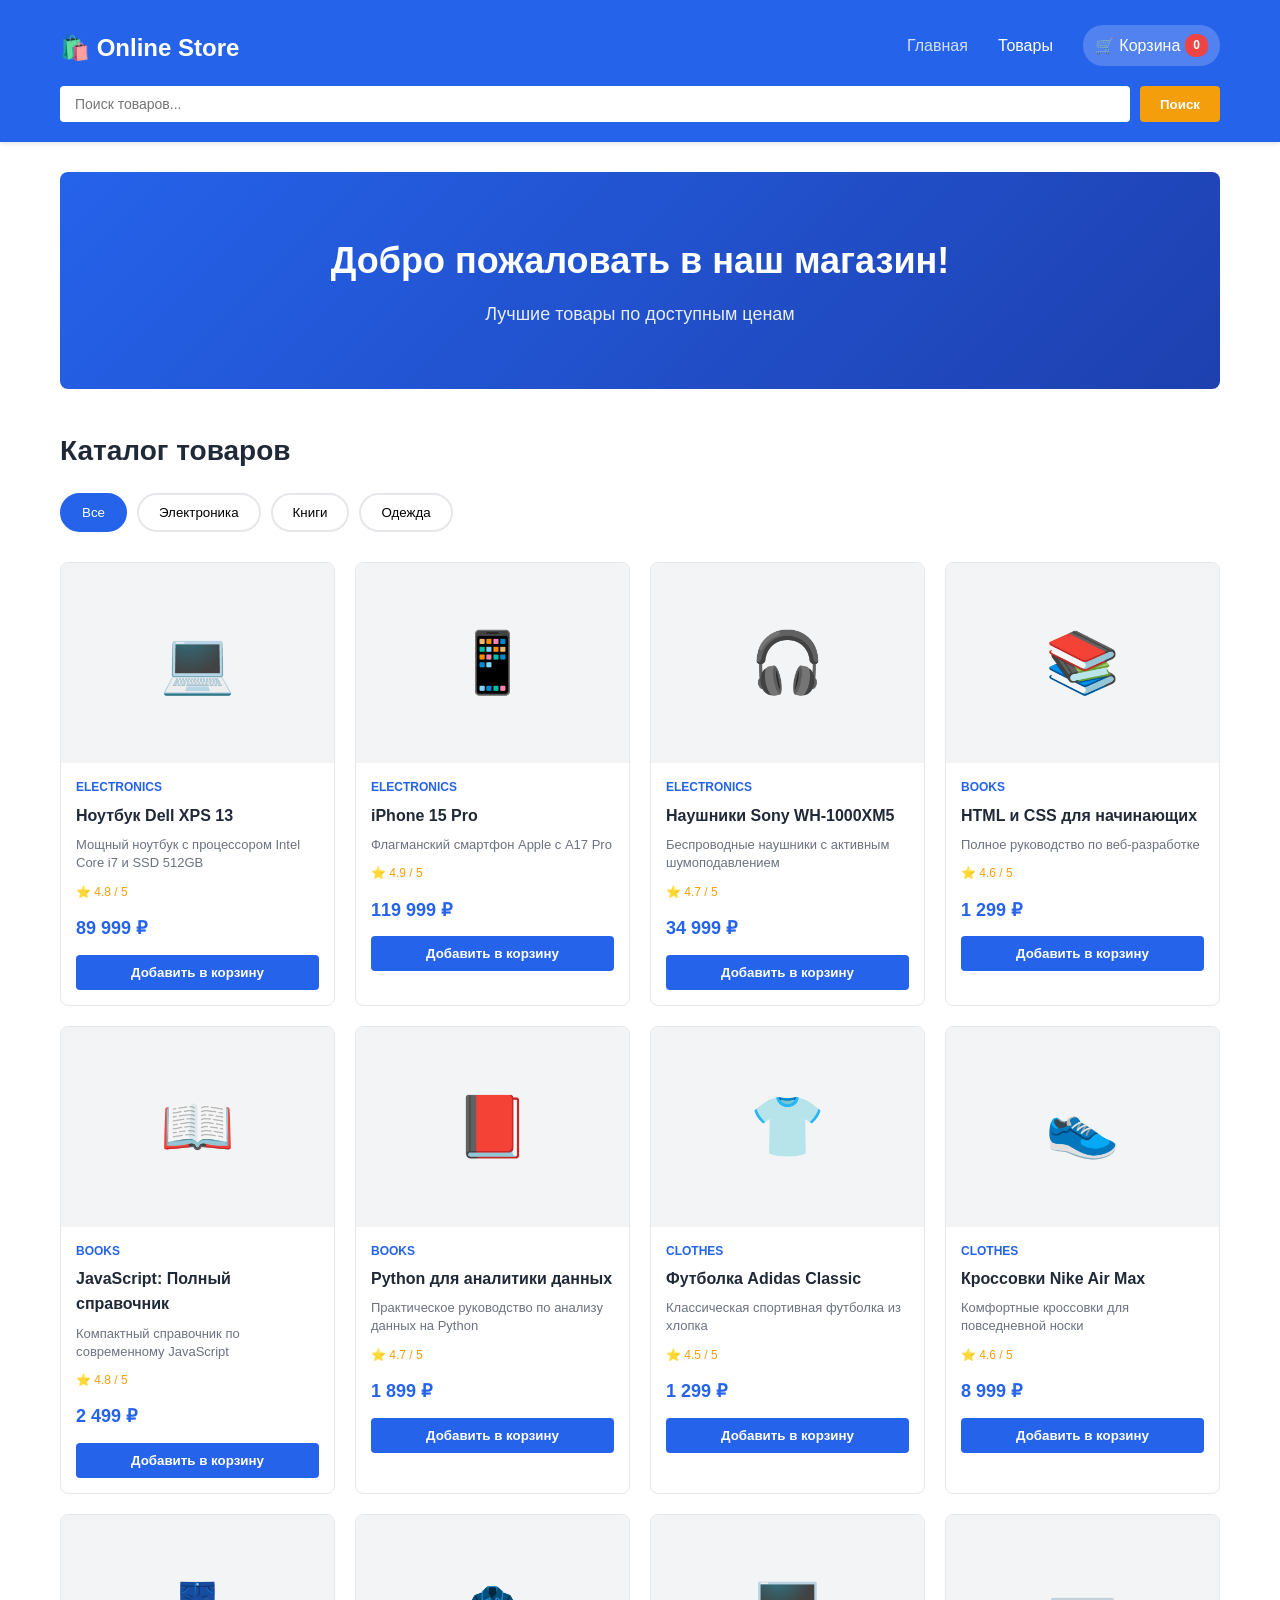
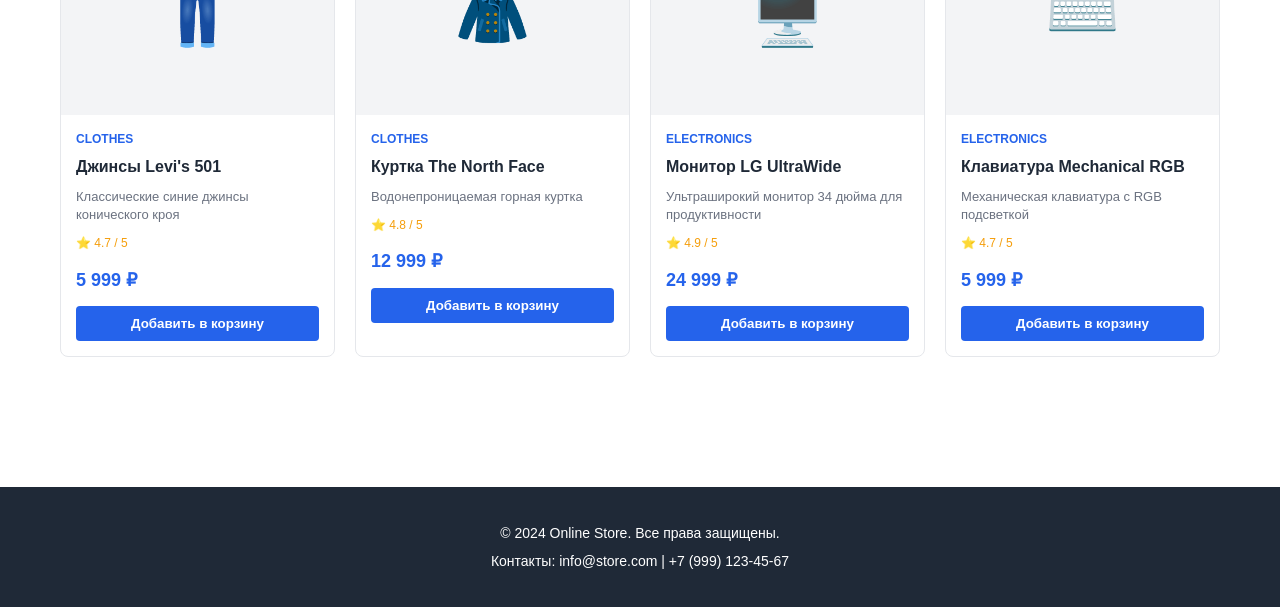
==== index.html @ d95ce569 "фис" ====
<!DOCTYPE html>
<html lang="ru">
<head>
    <meta charset="UTF-8">
    <meta name="viewport" content="width=device-width, initial-scale=1.0">
    <title>Online Store - Интернет магазин</title>
    <link rel="stylesheet" href="styles.css">
</head>
<body>
    <header class="header">
        <div class="container">
            <div class="header-content">
                <h1 class="logo"><a href="index.html">🛍️ Online Store</a></h1>
                <nav class="nav">
                    <a href="index.html" class="nav-link active">Главная</a>
                    <a href="#products" class="nav-link">Товары</a>
                    <a href="cart.html" class="nav-link cart-link">
                        🛒 Корзина <span class="cart-count">0</span>
                    </a>
                </nav>
            </div>
            <div class="search-container">
                <input type="text" id="searchInput" class="search-input" placeholder="Поиск товаров...">
                <button id="searchBtn" class="search-btn">Поиск</button>
            </div>
        </div>
    </header>

    <main class="main">
        <div class="container">
            <section class="hero">
                <h2>Добро пожаловать в наш магазин!</h2>
                <p>Лучшие товары по доступным ценам</p>
            </section>

            <section id="products" class="products-section">
                <h3>Каталог товаров</h3>
                <div class="filter-buttons">
                    <button class="filter-btn active" data-filter="all">Все</button>
                    <button class="filter-btn" data-filter="electronics">Электроника</button>
                    <button class="filter-btn" data-filter="books">Книги</button>
                    <button class="filter-btn" data-filter="clothes">Одежда</button>
                </div>
                <div id="productsList" class="products-grid">
                    <!-- Товары будут загружены здесь -->
                </div>
            </section>
        </div>
    </main>

    <footer class="footer">
        <div class="container">
            <p>&copy; 2024 Online Store. Все права защищены.</p>
            <p>Контакты: info@store.com | +7 (999) 123-45-67</p>
        </div>
    </footer>

    <script src="data.js"></script>
    <script src="script.js"></script>
</body>
</html>
---- styles.css ----
* {
    margin: 0;
    padding: 0;
    box-sizing: border-box;
}

:root {
    --primary-color: #2563eb;
    --secondary-color: #1e40af;
    --accent-color: #f59e0b;
    --text-color: #1f2937;
    --light-bg: #f3f4f6;
    --border-color: #e5e7eb;
    --success-color: #10b981;
    --danger-color: #ef4444;
}

body {
    font-family: 'Segoe UI', Tahoma, Geneva, Verdana, sans-serif;
    color: var(--text-color);
    background-color: #ffffff;
    line-height: 1.6;
}

.container {
    max-width: 1200px;
    margin: 0 auto;
    padding: 0 20px;
}

/* Header */
.header {
    background-color: var(--primary-color);
    color: white;
    padding: 20px 0;
    position: sticky;
    top: 0;
    z-index: 100;
    box-shadow: 0 2px 4px rgba(0,0,0,0.1);
}

.header-content {
    display: flex;
    justify-content: space-between;
    align-items: center;
    margin-bottom: 15px;
}

.logo a {
    color: white;
    text-decoration: none;
    font-size: 24px;
    font-weight: bold;
}

.nav {
    display: flex;
    gap: 30px;
    align-items: center;
}

.nav-link {
    color: white;
    text-decoration: none;
    transition: opacity 0.3s;
    display: flex;
    align-items: center;
    gap: 5px;
}

.nav-link:hover,
.nav-link.active {
    opacity: 0.8;
}

.cart-link {
    background: rgba(255,255,255,0.2);
    padding: 8px 12px;
    border-radius: 20px;
}

.cart-count {
    background: var(--danger-color);
    padding: 2px 8px;
    border-radius: 10px;
    font-size: 12px;
    font-weight: bold;
}

.search-container {
    display: flex;
    gap: 10px;
}

.search-input {
    flex: 1;
    padding: 10px 15px;
    border: none;
    border-radius: 4px;
    font-size: 14px;
}

.search-btn {
    padding: 10px 20px;
    background-color: var(--accent-color);
    color: white;
    border: none;
    border-radius: 4px;
    cursor: pointer;
    font-weight: bold;
    transition: background-color 0.3s;
}

.search-btn:hover {
    background-color: #d97706;
}

/* Hero Section */
.hero {
    text-align: center;
    padding: 60px 0;
    background: linear-gradient(135deg, var(--primary-color), var(--secondary-color));
    color: white;
    border-radius: 8px;
    margin-bottom: 40px;
}

.hero h2 {
    font-size: 36px;
    margin-bottom: 10px;
}

.hero p {
    font-size: 18px;
    opacity: 0.9;
}

/* Main */
.main {
    padding: 30px 0;
    min-height: calc(100vh - 200px);
}

/* Products Section */
.products-section {
    margin-bottom: 40px;
}

.products-section h3 {
    font-size: 28px;
    margin-bottom: 20px;
    color: var(--text-color);
}

.filter-buttons {
    display: flex;
    gap: 10px;
    margin-bottom: 30px;
    flex-wrap: wrap;
}

.filter-btn {
    padding: 10px 20px;
    border: 2px solid var(--border-color);
    background-color: white;
    cursor: pointer;
    border-radius: 20px;
    transition: all 0.3s;
    font-weight: 500;
}

.filter-btn:hover,
.filter-btn.active {
    background-color: var(--primary-color);
    color: white;
    border-color: var(--primary-color);
}

/* Products Grid */
.products-grid {
    display: grid;
    grid-template-columns: repeat(auto-fill, minmax(250px, 1fr));
    gap: 20px;
}

.product-card {
    background: white;
    border: 1px solid var(--border-color);
    border-radius: 8px;
    overflow: hidden;
    transition: transform 0.3s, box-shadow 0.3s;
    cursor: pointer;
}

.product-card:hover {
    transform: translateY(-5px);
    box-shadow: 0 10px 20px rgba(0,0,0,0.1);
}

.product-image {
    width: 100%;
    height: 200px;
    background-color: var(--light-bg);
    display: flex;
    align-items: center;
    justify-content: center;
    font-size: 60px;
    text-decoration: none;
    color: inherit;
}

.product-info {
    padding: 15px;
}

.product-category {
    font-size: 12px;
    color: var(--primary-color);
    text-transform: uppercase;
    font-weight: bold;
    margin-bottom: 5px;
}

.product-name {
    font-size: 16px;
    font-weight: bold;
    margin-bottom: 8px;
    color: var(--text-color);
}

.product-description {
    font-size: 13px;
    color: #6b7280;
    margin-bottom: 10px;
    line-height: 1.4;
}

.product-price {
    font-size: 18px;
    font-weight: bold;
    color: var(--primary-color);
    margin-bottom: 12px;
}

.product-rating {
    font-size: 12px;
    color: var(--accent-color);
    margin-bottom: 12px;
}

.add-to-cart-btn {
    width: 100%;
    padding: 10px;
    background-color: var(--primary-color);
    color: white;
    border: none;
    border-radius: 4px;
    cursor: pointer;
    font-weight: bold;
    transition: background-color 0.3s;
}

.add-to-cart-btn:hover {
    background-color: var(--secondary-color);
}

.add-to-cart-btn.added {
    background-color: var(--success-color);
}

/* Product Detail Page */
.breadcrumb {
    margin-bottom: 30px;
    color: #6b7280;
    font-size: 14px;
}

.breadcrumb a {
    color: var(--primary-color);
    text-decoration: none;
}

.product-detail {
    display: grid;
    grid-template-columns: 1fr 1fr;
    gap: 40px;
    margin-bottom: 50px;
    background: white;
    padding: 30px;
    border-radius: 8px;
    border: 1px solid var(--border-color);
}

.product-detail-image {
    width: 100%;
    height: 400px;
    background-color: var(--light-bg);
    display: flex;
    align-items: center;
    justify-content: center;
    font-size: 100px;
    border-radius: 8px;
}

.product-detail-info h1 {
    font-size: 32px;
    margin-bottom: 10px;
}

.product-detail-category {
    color: var(--primary-color);
    font-weight: bold;
    margin-bottom: 15px;
}

.product-detail-rating {
    color: var(--accent-color);
    font-size: 14px;
    margin-bottom: 10px;
}

.product-detail-price {
    font-size: 32px;
    font-weight: bold;
    color: var(--primary-color);
    margin: 20px 0;
}

.product-detail-description {
    color: #6b7280;
    line-height: 1.8;
    margin-bottom: 20px;
}

.quantity-selector {
    display: flex;
    align-items: center;
    gap: 10px;
    margin-bottom: 20px;
}

.quantity-selector label {
    font-weight: bold;
}

.quantity-selector input {
    width: 60px;
    padding: 8px;
    border: 1px solid var(--border-color);
    border-radius: 4px;
    text-align: center;
}

.btn {
    display: inline-block;
    padding: 12px 24px;
    border: none;
    border-radius: 4px;
    cursor: pointer;
    text-decoration: none;
    text-align: center;
    font-weight: bold;
    transition: background-color 0.3s;
}

.btn-primary {
    background-color: var(--primary-color);
    color: white;
}

.btn-primary:hover {
    background-color: var(--secondary-color);
}

.btn-secondary {
    background-color: var(--light-bg);
    color: var(--text-color);
    border: 1px solid var(--border-color);
}

.btn-secondary:hover {
    background-color: var(--border-color);
}

.btn-large {
    width: 100%;
    padding: 15px;
    font-size: 16px;
    margin-top: 10px;
}

.related-products {
    margin-top: 50px;
}

.related-products h3 {
    font-size: 24px;
    margin-bottom: 20px;
}

/* Shopping Cart */
.empty-cart {
    text-align: center;
    padding: 60px 20px;
    background-color: var(--light-bg);
    border-radius: 8px;
}

.empty-cart p {
    font-size: 18px;
    margin-bottom: 20px;
    color: #6b7280;
}

.cart-content {
    display: grid;
    grid-template-columns: 1fr 350px;
    gap: 30px;
}

.cart-table {
    width: 100%;
    border-collapse: collapse;
    border: 1px solid var(--border-color);
    border-radius: 8px;
    overflow: hidden;
}

.cart-table thead {
    background-color: var(--light-bg);
}

.cart-table th {
    padding: 15px;
    text-align: left;
    font-weight: bold;
    border-bottom: 1px solid var(--border-color);
}

.cart-table td {
    padding: 15px;
    border-bottom: 1px solid var(--border-color);
}

.cart-item-name {
    font-weight: bold;
    color: var(--primary-color);
}

.cart-item-quantity {
    display: flex;
    gap: 10px;
    align-items: center;
}

.cart-item-quantity input {
    width: 50px;
    padding: 5px;
    border: 1px solid var(--border-color);
    border-radius: 4px;
    text-align: center;
}

.remove-btn {
    background-color: var(--danger-color);
    color: white;
    border: none;
    padding: 5px 10px;
    border-radius: 4px;
    cursor: pointer;
    font-size: 12px;
}

.remove-btn:hover {
    background-color: #dc2626;
}

.cart-summary {
    background-color: var(--light-bg);
    padding: 20px;
    border-radius: 8px;
    height: fit-content;
}

.summary-row {
    display: flex;
    justify-content: space-between;
    margin-bottom: 15px;
    font-size: 14px;
}

.summary-row.total {
    font-size: 18px;
    font-weight: bold;
    border-top: 1px solid var(--border-color);
    padding-top: 15px;
    margin-bottom: 20px;
}

/* Footer */
.footer {
    background-color: #1f2937;
    color: white;
    text-align: center;
    padding: 30px 0;
    margin-top: 60px;
}

.footer p {
    margin: 5px 0;
    font-size: 14px;
}

/* Responsive */
@media (max-width: 768px) {
    .header-content {
        flex-direction: column;
        gap: 15px;
    }

    .nav {
        flex-direction: column;
        gap: 10px;
        width: 100%;
    }

    .search-container {
        flex-direction: column;
        width: 100%;
    }

    .search-input,
    .search-btn {
        width: 100%;
    }

    .hero h2 {
        font-size: 24px;
    }

    .products-grid {
        grid-template-columns: repeat(auto-fill, minmax(180px, 1fr));
        gap: 15px;
    }

    .product-detail {
        grid-template-columns: 1fr;
    }

    .product-detail-image {
        height: 250px;
        font-size: 70px;
    }

    .cart-content {
        grid-template-columns: 1fr;
    }

    .cart-table {
        font-size: 12px;
    }

    .cart-table th,
    .cart-table td {
        padding: 8px;
    }

    .filter-buttons {
        justify-content: center;
    }
}

@media (max-width: 480px) {
    .products-grid {
        grid-template-columns: repeat(auto-fill, minmax(150px, 1fr));
    }

    .product-card {
        border-radius: 6px;
    }

    .product-image {
        height: 150px;
        font-size: 40px;
    }

    .cart-table {
        display: block;
        overflow-x: auto;
    }

    .btn-large {
        font-size: 14px;
        padding: 12px;
    }
}
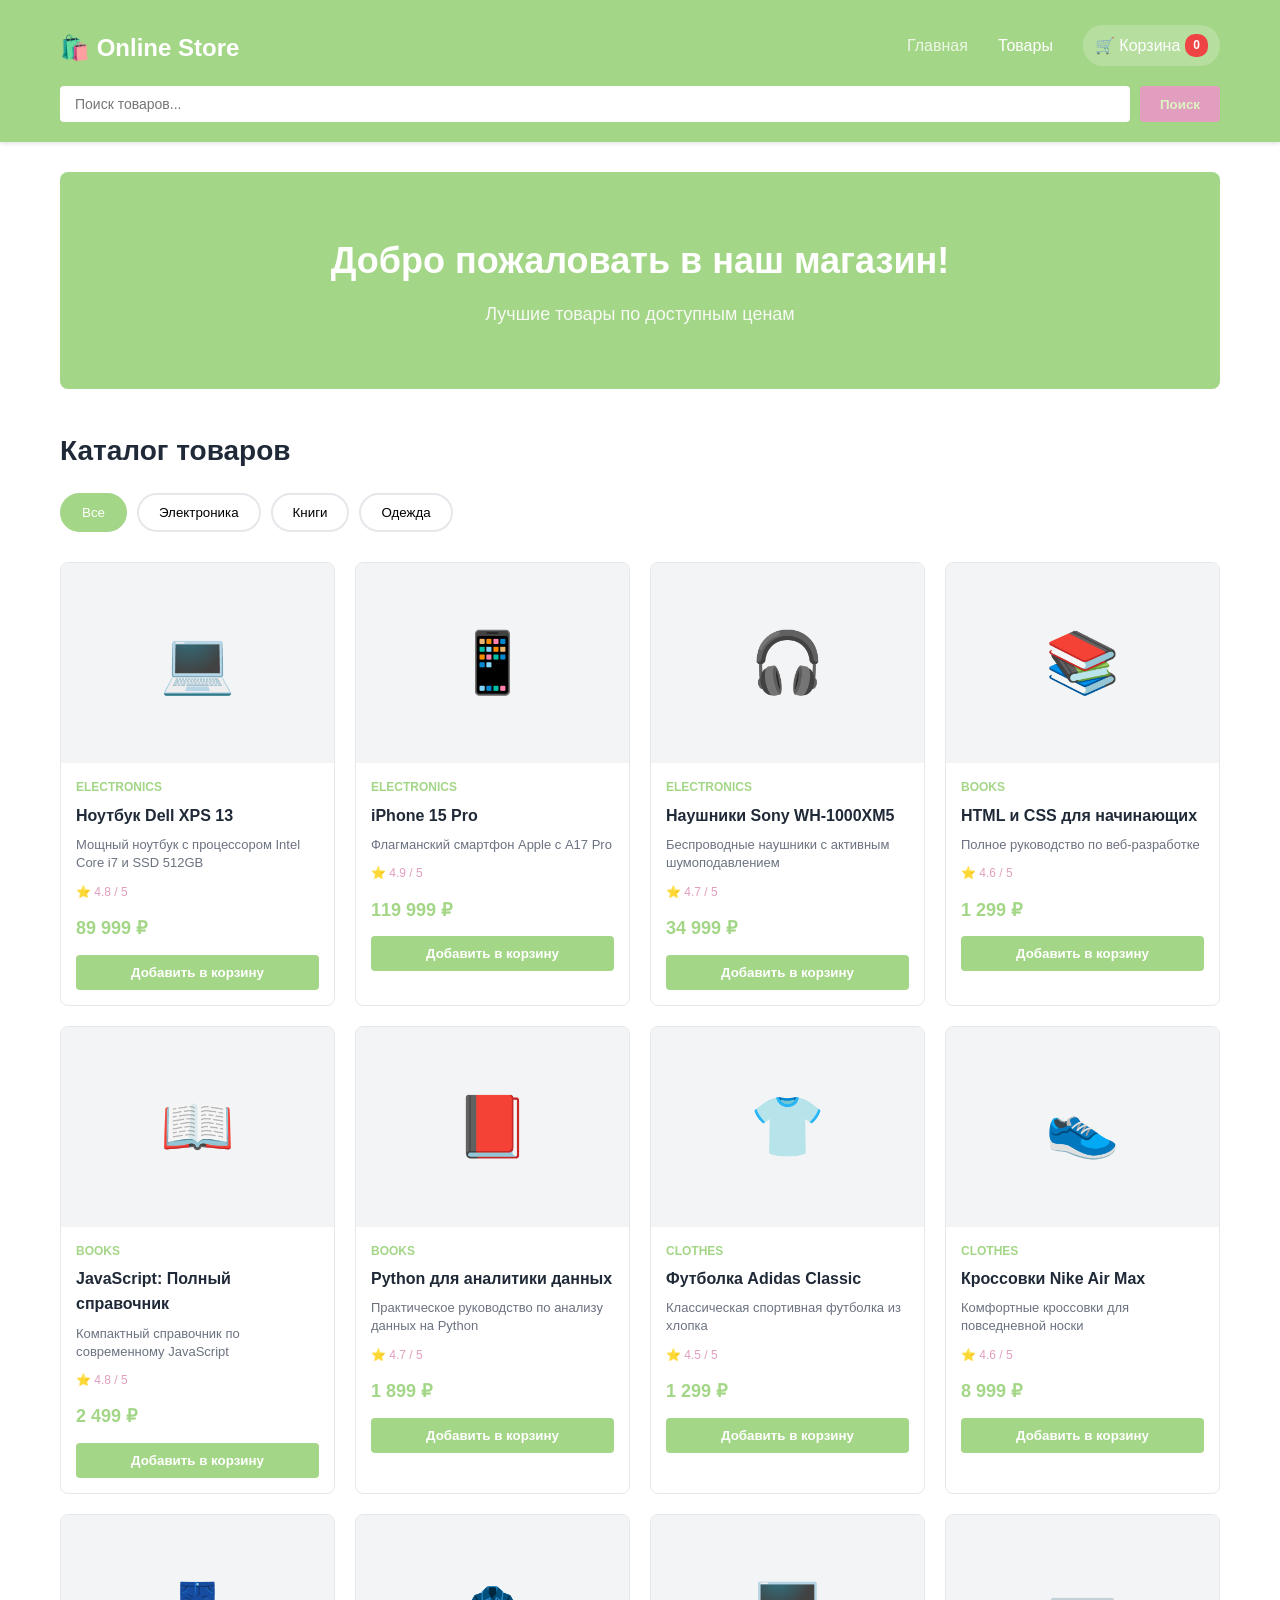
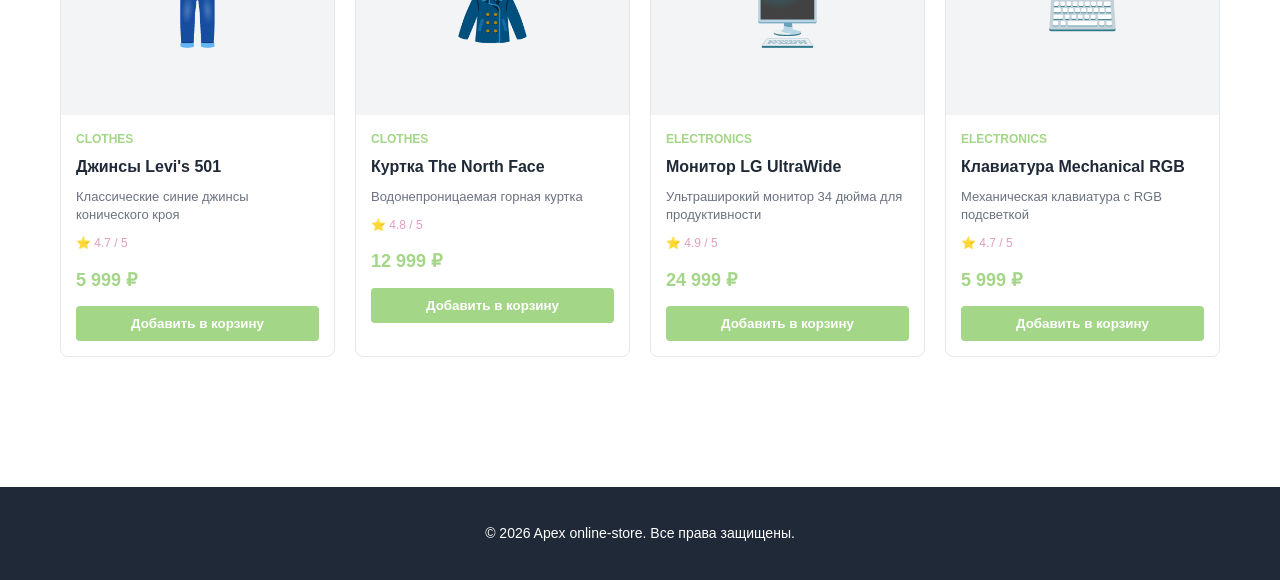
==== commit 3866b566: "uppdate styles" ====
--- a/index.html
+++ b/index.html
@@ -50,8 +50,7 @@
 
     <footer class="footer">
         <div class="container">
-            <p>&copy; 2024 Online Store. Все права защищены.</p>
-            <p>Контакты: info@store.com | +7 (999) 123-45-67</p>
+            <p>&copy; 2026 Apex online-store. Все права защищены.</p>
         </div>
     </footer>
 
--- a/styles.css
+++ b/styles.css
@@ -5,9 +5,9 @@
 }
 
 :root {
-    --primary-color: #2563eb;
-    --secondary-color: #1e40af;
-    --accent-color: #f59e0b;
+    --primary-color: #a4d687;
+    --secondary-color: #a4d687;
+    --accent-color: #e29ebe;
     --text-color: #1f2937;
     --light-bg: #f3f4f6;
     --border-color: #e5e7eb;
@@ -103,7 +103,7 @@
 .search-btn {
     padding: 10px 20px;
     background-color: var(--accent-color);
-    color: white;
+    color: rgb(220, 243, 194);
     border: none;
     border-radius: 4px;
     cursor: pointer;
@@ -112,7 +112,7 @@
 }
 
 .search-btn:hover {
-    background-color: #d97706;
+    background-color: #e99bde;
 }
 
 /* Hero Section */
@@ -472,7 +472,7 @@
 }
 
 .remove-btn:hover {
-    background-color: #dc2626;
+    background-color: #da3e58;
 }
 
 .cart-summary {
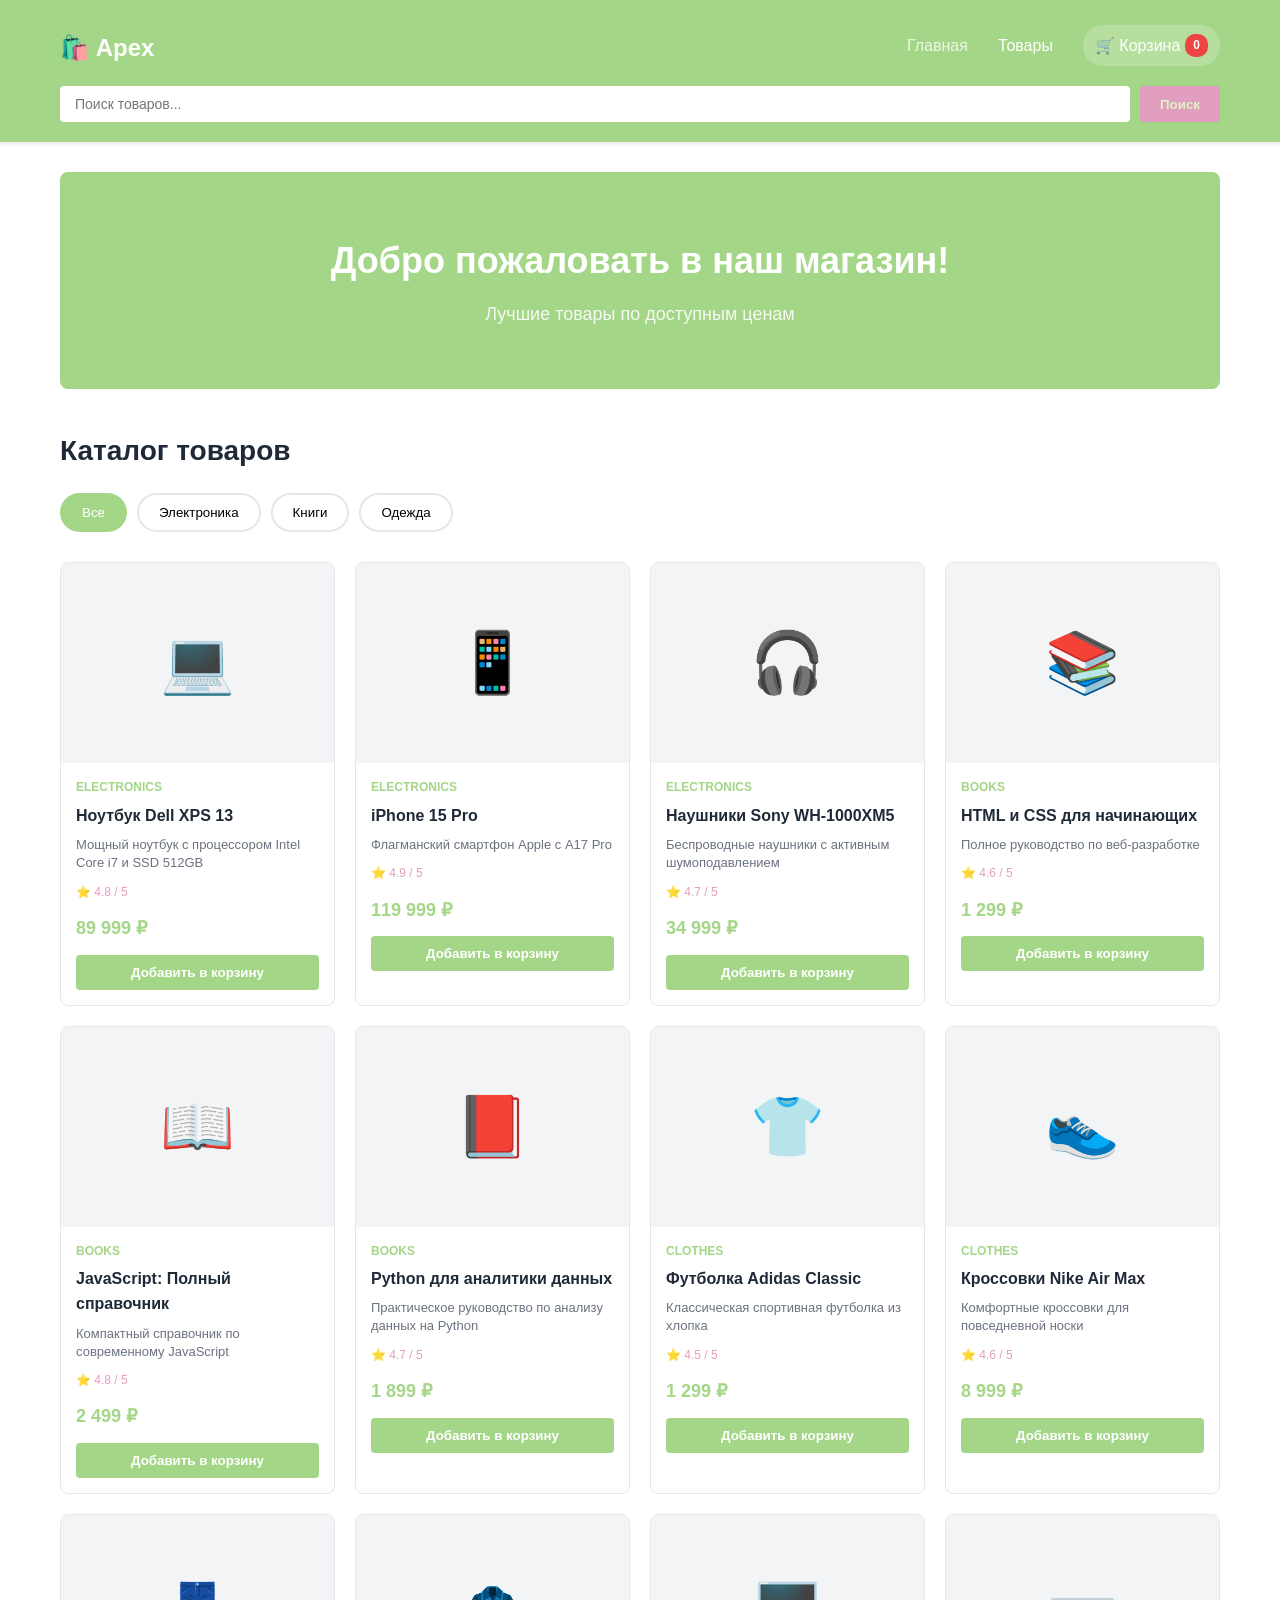
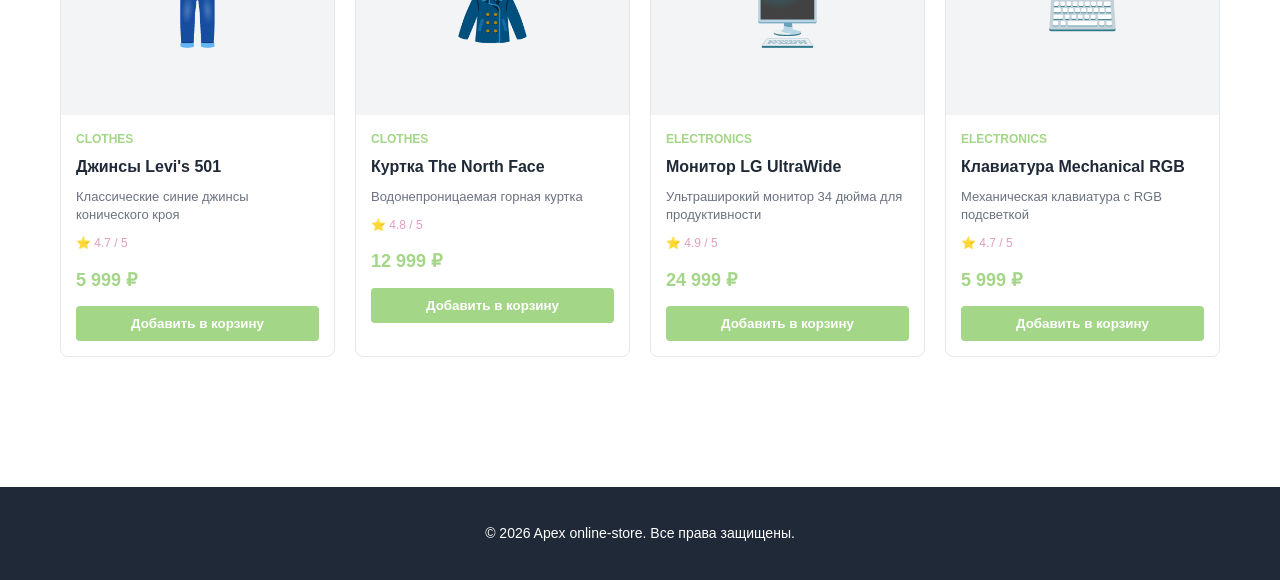
==== commit 38b4a8cd: "upd index changed store name" ====
--- a/index.html
+++ b/index.html
@@ -10,7 +10,7 @@
     <header class="header">
         <div class="container">
             <div class="header-content">
-                <h1 class="logo"><a href="index.html">🛍️ Online Store</a></h1>
+                <h1 class="logo"><a href="index.html">🛍️ Apex</a></h1>
                 <nav class="nav">
                     <a href="index.html" class="nav-link active">Главная</a>
                     <a href="#products" class="nav-link">Товары</a>
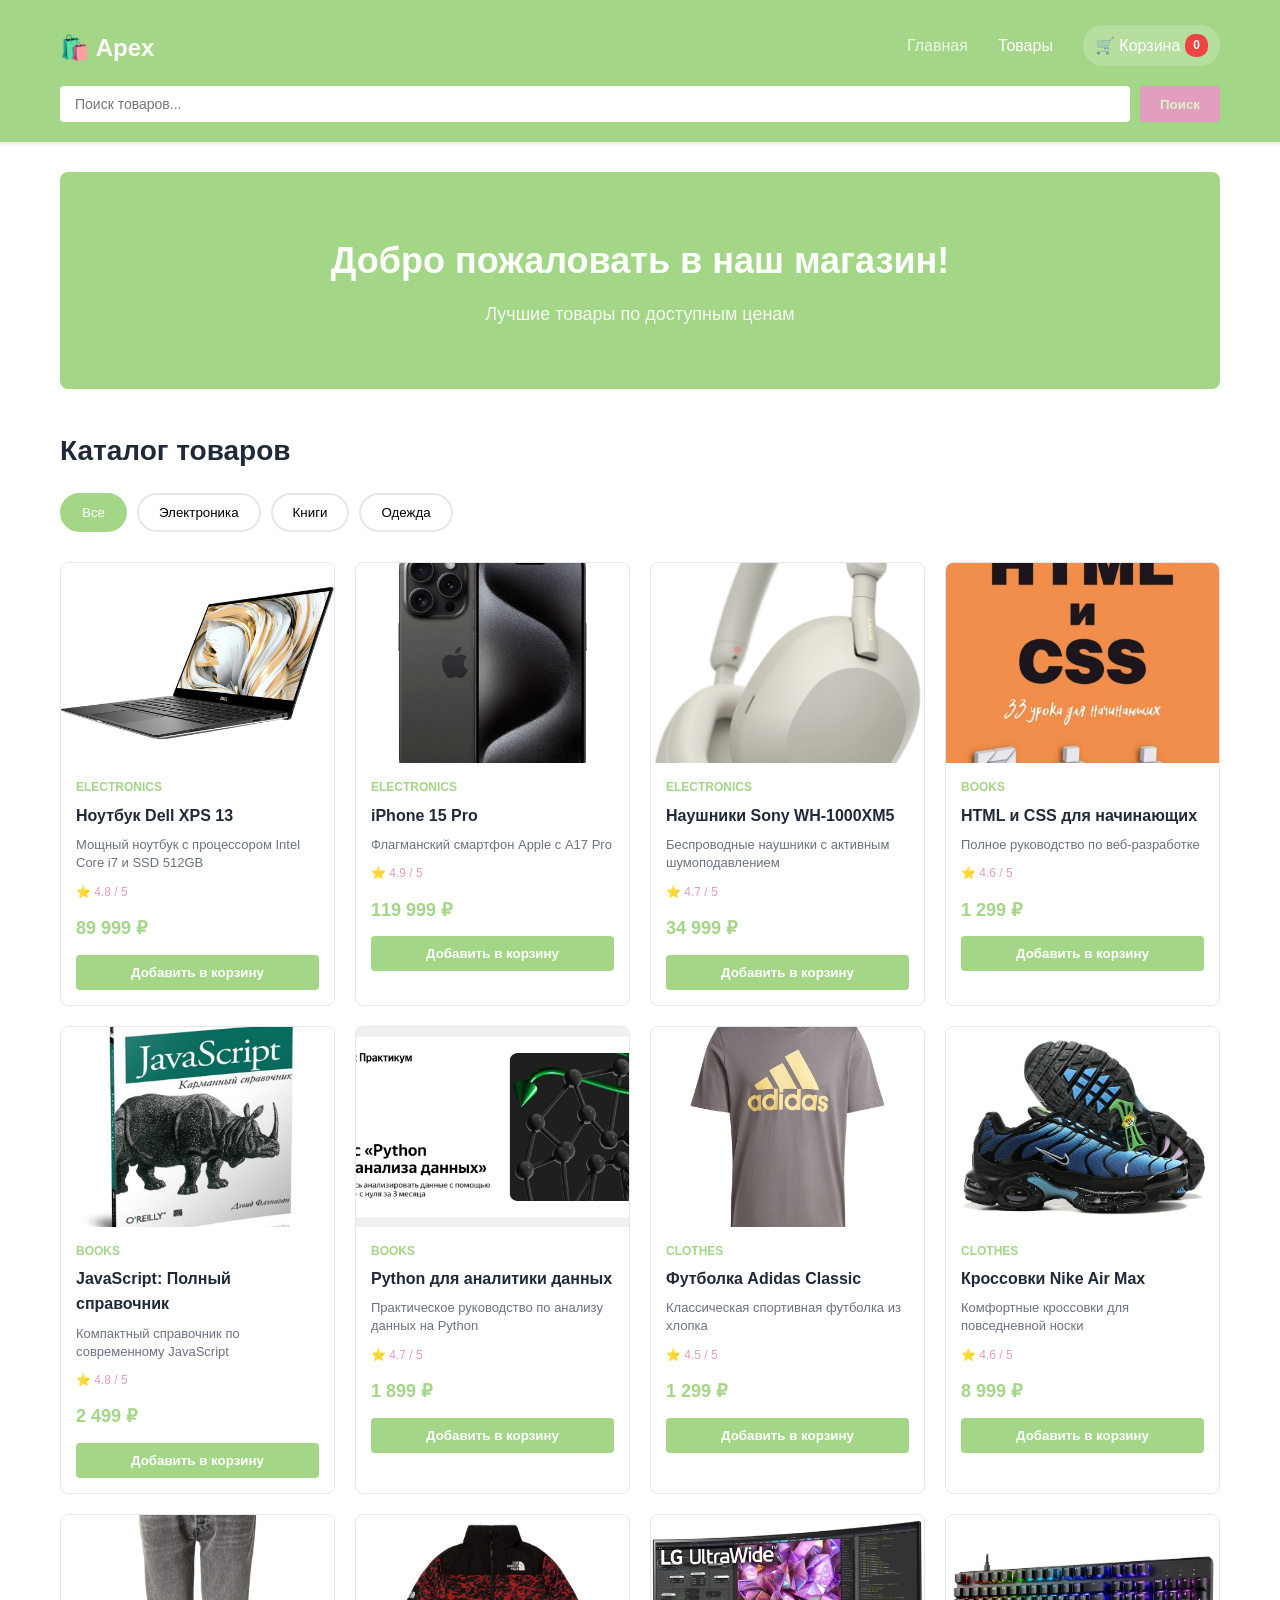
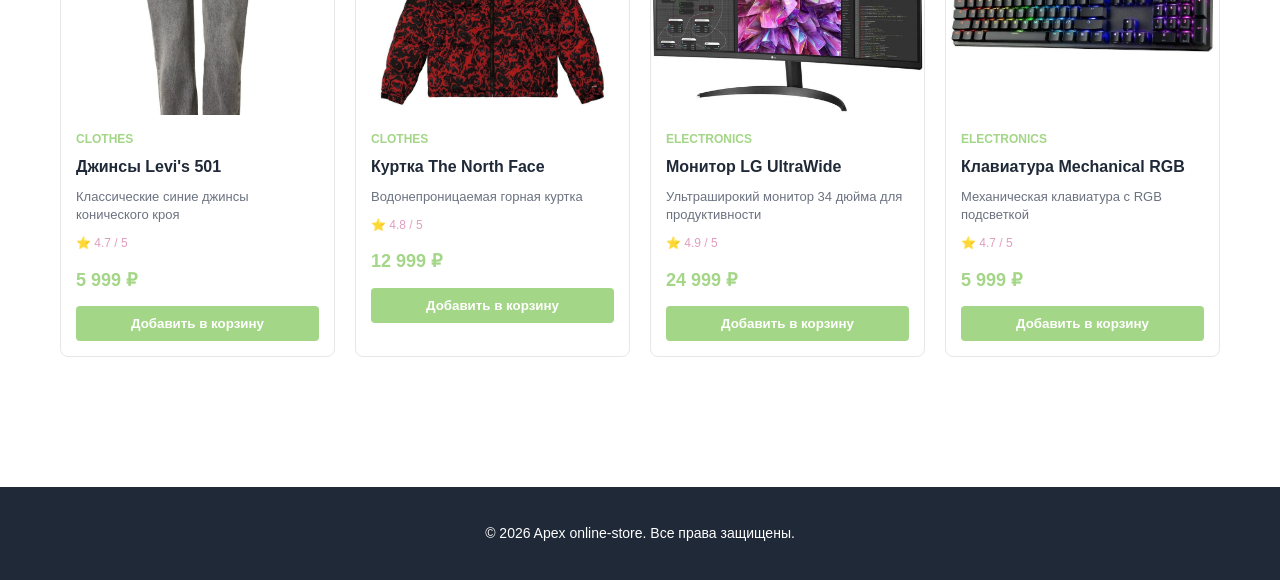
==== commit 4d9172d0: "uppdate styles" ====
--- a/index.html
+++ b/index.html
@@ -3,7 +3,7 @@
 <head>
     <meta charset="UTF-8">
     <meta name="viewport" content="width=device-width, initial-scale=1.0">
-    <title>Online Store - Интернет магазин</title>
+    <title>Apex - Интернет магазин</title>
     <link rel="stylesheet" href="styles.css">
 </head>
 <body>
--- a/styles.css
+++ b/styles.css
@@ -204,9 +204,15 @@
     display: flex;
     align-items: center;
     justify-content: center;
-    font-size: 60px;
     text-decoration: none;
     color: inherit;
+    overflow: hidden;
+}
+
+.product-image img {
+    width: 100%;
+    height: 100%;
+    object-fit: cover;
 }
 
 .product-info {
@@ -298,8 +304,14 @@
     display: flex;
     align-items: center;
     justify-content: center;
-    font-size: 100px;
     border-radius: 8px;
+    overflow: hidden;
+}
+
+.product-detail-image img {
+    width: 100%;
+    height: 100%;
+    object-fit: cover;
 }
 
 .product-detail-info h1 {
@@ -549,7 +561,6 @@
 
     .product-detail-image {
         height: 250px;
-        font-size: 70px;
     }
 
     .cart-content {
@@ -581,7 +592,6 @@
 
     .product-image {
         height: 150px;
-        font-size: 40px;
     }
 
     .cart-table {
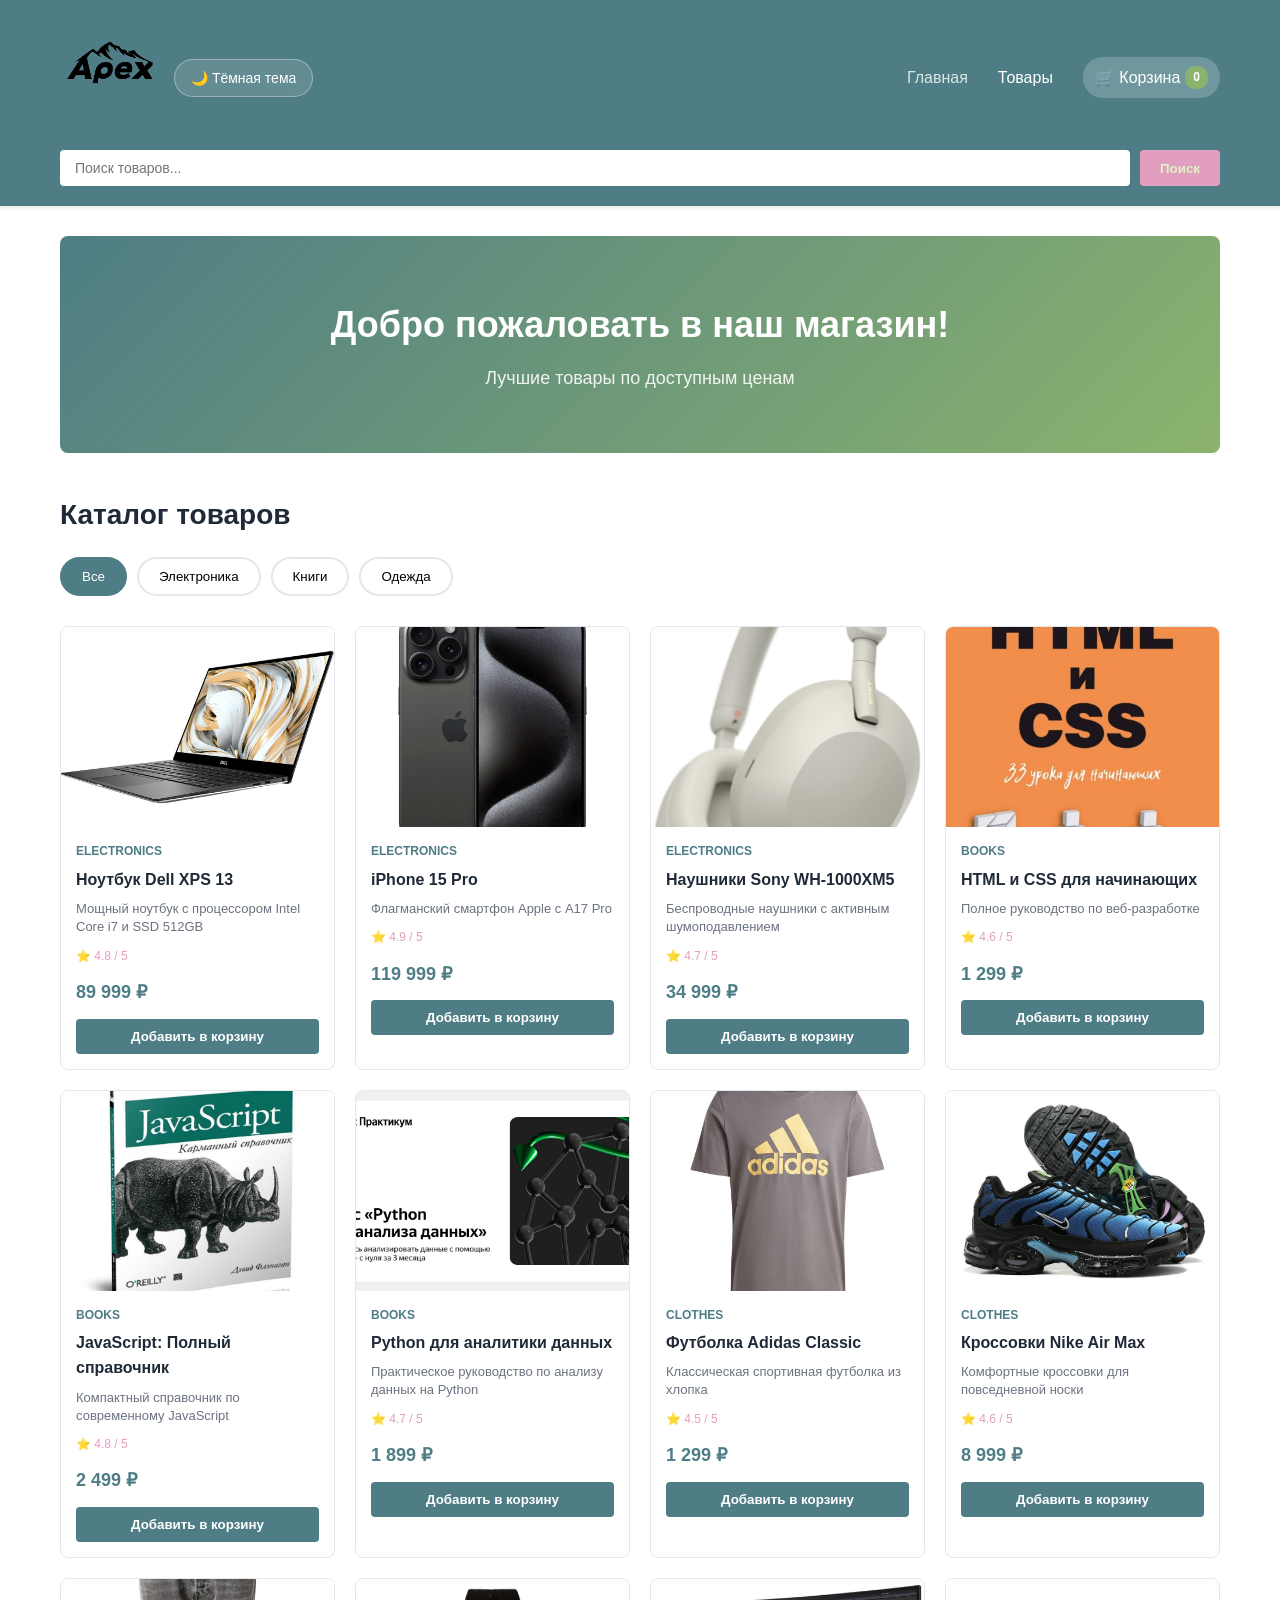
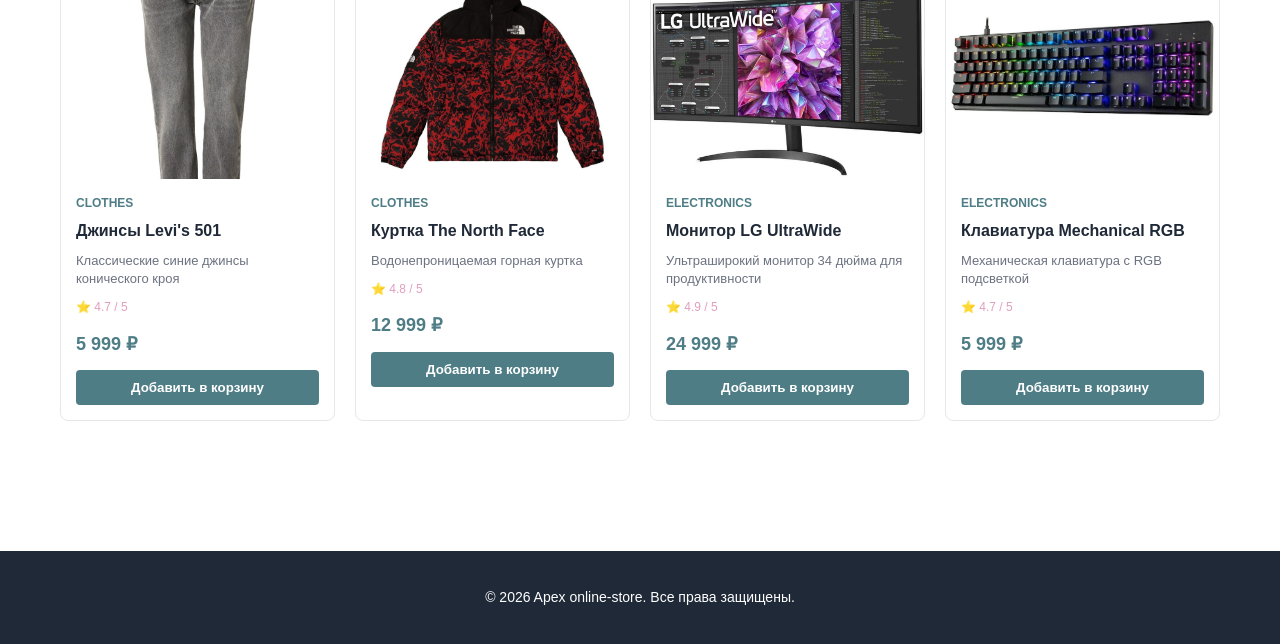
==== commit da405b82: "fl vers" ====
--- a/index.html
+++ b/index.html
@@ -10,7 +10,10 @@
     <header class="header">
         <div class="container">
             <div class="header-content">
-                <h1 class="logo"><a href="index.html">🛍️ Apex</a></h1>
+                <div class="brand-actions">
+                    <h1 class="logo"><a href="index.html"><img src="image/Apex.png" alt="Apex logo"a></h1>
+                    <button id="themeToggle" class="theme-toggle-btn" type="button">🌙 Тёмная тема</button>
+                </div>
                 <nav class="nav">
                     <a href="index.html" class="nav-link active">Главная</a>
                     <a href="#products" class="nav-link">Товары</a>
@@ -56,5 +59,6 @@
 
     <script src="data.js"></script>
     <script src="script.js"></script>
+    <script src="theme.js"></script>
 </body>
 </html>
--- a/styles.css
+++ b/styles.css
@@ -5,21 +5,40 @@
 }
 
 :root {
-    --primary-color: #a4d687;
-    --secondary-color: #a4d687;
+    --primary-color: #4e7d85;
+    --secondary-color: #8bb36d;
     --accent-color: #e29ebe;
     --text-color: #1f2937;
+    --bg-color: #ffffff;
+    --surface-color: #ffffff;
     --light-bg: #f3f4f6;
     --border-color: #e5e7eb;
-    --success-color: #10b981;
-    --danger-color: #ef4444;
+    --footer-bg: #1f2937;
+    --header-bg: var(--primary-color);
+    --button-text: rgb(220, 243, 194);
+    --success-color: #5b803f;
+    --danger-color: #8bb36d;
 }
 
 body {
     font-family: 'Segoe UI', Tahoma, Geneva, Verdana, sans-serif;
     color: var(--text-color);
-    background-color: #ffffff;
+    background-color: var(--bg-color);
     line-height: 1.6;
+}
+
+body.dark-theme {
+    --primary-color: #4f7a52;
+    --secondary-color: #3f5e42;
+    --accent-color: #d37ea6;
+    --text-color: #e5e7eb;
+    --bg-color: #111827;
+    --surface-color: #1f2937;
+    --light-bg: #17203a;
+    --border-color: #374151;
+    --footer-bg: #0f172a;
+    --header-bg: #111827;
+    --button-text: #f3f4f6;
 }
 
 .container {
@@ -30,7 +49,7 @@
 
 /* Header */
 .header {
-    background-color: var(--primary-color);
+    background-color: var(--header-bg);
     color: white;
     padding: 20px 0;
     position: sticky;
@@ -44,19 +63,48 @@
     justify-content: space-between;
     align-items: center;
     margin-bottom: 15px;
+    gap: 20px;
+}
+
+.brand-actions {
+    display: flex;
+    align-items: center;
+    gap: 14px;
 }
 
 .logo a {
     color: white;
     text-decoration: none;
-    font-size: 24px;
-    font-weight: bold;
+    display: inline-flex;
+    align-items: center;
+}
+
+.logo img {
+    max-height: 100px;
+    width: auto;
+    display: block;
 }
 
 .nav {
     display: flex;
     gap: 30px;
     align-items: center;
+}
+
+.theme-toggle-btn {
+    padding: 10px 16px;
+    border: 1px solid rgba(255, 255, 255, 0.35);
+    background: rgba(255, 255, 255, 0.12);
+    color: white;
+    border-radius: 24px;
+    cursor: pointer;
+    font-size: 14px;
+    transition: background-color 0.25s ease, transform 0.25s ease;
+}
+
+.theme-toggle-btn:hover {
+    background: rgba(255, 255, 255, 0.22);
+    transform: translateY(-1px);
 }
 
 .nav-link {
@@ -112,7 +160,7 @@
 }
 
 .search-btn:hover {
-    background-color: #e99bde;
+    background-color: #38276a;
 }
 
 /* Hero Section */
@@ -162,7 +210,7 @@
 .filter-btn {
     padding: 10px 20px;
     border: 2px solid var(--border-color);
-    background-color: white;
+    background-color: var(--surface-color);
     cursor: pointer;
     border-radius: 20px;
     transition: all 0.3s;
@@ -184,7 +232,7 @@
 }
 
 .product-card {
-    background: white;
+    background: var(--surface-color);
     border: 1px solid var(--border-color);
     border-radius: 8px;
     overflow: hidden;
@@ -291,7 +339,7 @@
     grid-template-columns: 1fr 1fr;
     gap: 40px;
     margin-bottom: 50px;
-    background: white;
+    background: var(--surface-color);
     padding: 30px;
     border-radius: 8px;
     border: 1px solid var(--border-color);
@@ -385,7 +433,7 @@
 }
 
 .btn-secondary {
-    background-color: var(--light-bg);
+    background-color: var(--surface-color);
     color: var(--text-color);
     border: 1px solid var(--border-color);
 }
@@ -511,7 +559,7 @@
 
 /* Footer */
 .footer {
-    background-color: #1f2937;
+    background-color: var(--footer-bg);
     color: white;
     text-align: center;
     padding: 30px 0;
